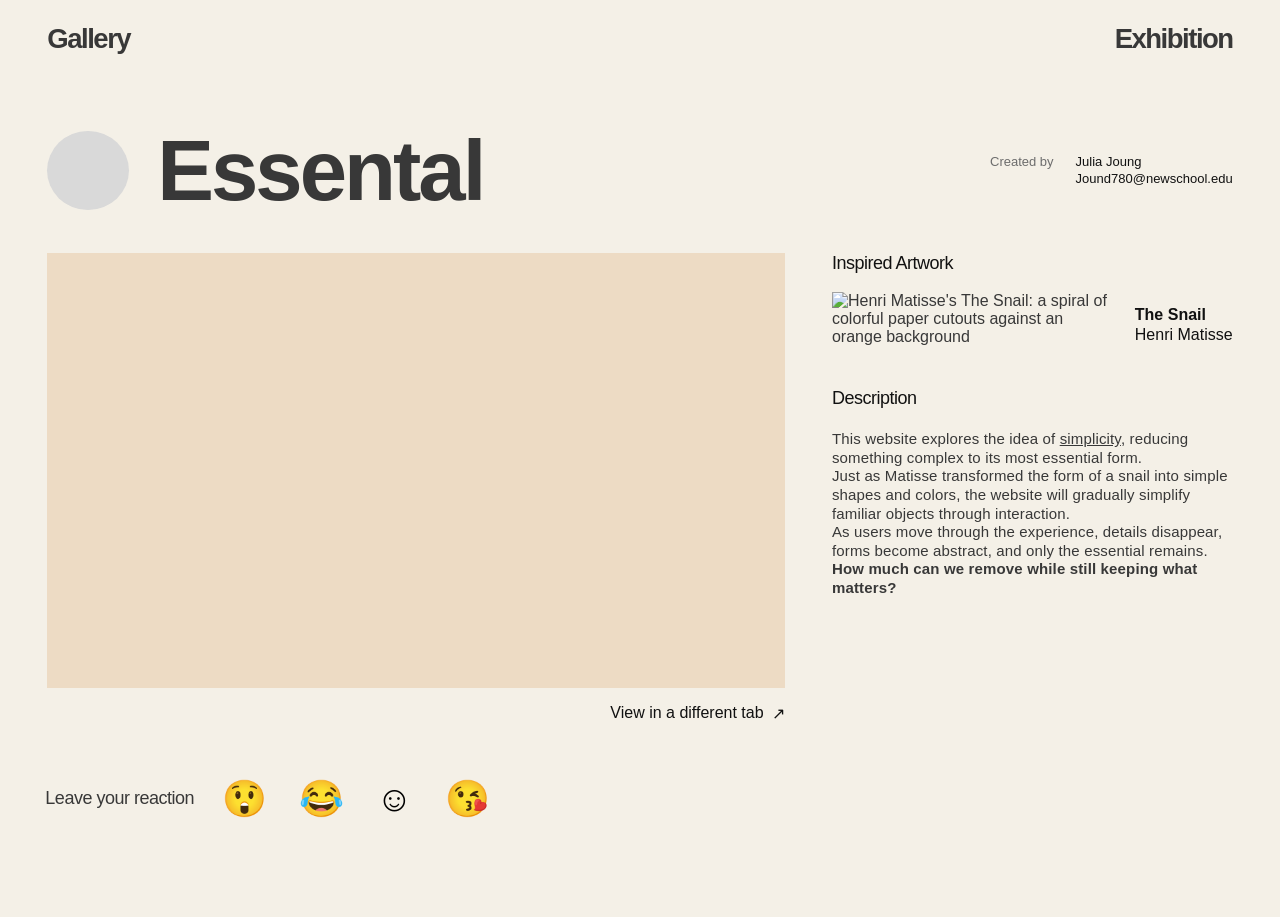
==== index.html @ a3cb95d9 "Add individual artwork exhibition page" ====
<!doctype html>
<html lang="en">
<head>
  <meta charset="UTF-8">
  <meta name="viewport" content="width=device-width, initial-scale=1">
  <meta name="description" content="Essental, an interactive artwork by Julia Joung inspired by Henri Matisse's The Snail.">
  <title>Essental — Julia Joung</title>
  <link rel="stylesheet" href="style.css">
</head>
<body>
  <header class="site-header"><span>Gallery</span><span>Exhibition</span></header>
  <main>
    <section class="heading" aria-labelledby="artwork-title">
      <div class="title"><span class="circle" aria-hidden="true"></span><h1 id="artwork-title">Essental</h1></div>
      <div class="artist"><span>Created by</span><div>Julia Joung<br><a href="mailto:Jound780@newschool.edu">Jound780@newschool.edu</a></div></div>
    </section>
    <div class="artwork-layout">
      <section class="experience" aria-label="Interactive artwork">
        <div class="preview"><iframe src="https://0505dej.github.io/snail/" title="Essental — interactive artwork website by Julia Joung" allow="autoplay; fullscreen" allowfullscreen loading="eager"></iframe></div>
        <a class="external-link" href="https://0505dej.github.io/snail/" target="_blank" rel="noopener noreferrer">View in a different tab <span aria-hidden="true">↗</span></a>
        <div class="reactions" role="group" aria-label="Leave your reaction"><h2>Leave your reaction</h2><button aria-label="Amazed" aria-pressed="false" data-reaction="amazed">😲</button><button aria-label="Joyful" aria-pressed="false" data-reaction="joyful">😂</button><button aria-label="Peaceful" aria-pressed="false" data-reaction="peaceful">☺️</button><button aria-label="Love it" aria-pressed="false" data-reaction="love">😘</button></div>
        <p class="reaction-status" role="status" aria-live="polite"></p>
      </section>
      <aside>
        <section class="inspiration"><h2>Inspired Artwork</h2><figure><img src="assets/the-snail-reference.jpg" alt="Henri Matisse's The Snail: a spiral of colorful paper cutouts against an orange background"><figcaption><strong>The Snail</strong><br>Henri Matisse</figcaption></figure></section>
        <section class="description"><h2>Description</h2><p>This website explores the idea of <u>simplicity</u>, reducing something complex to its most essential form.<br>Just as Matisse transformed the form of a snail into simple shapes and colors, the website will gradually simplify familiar objects through interaction.<br>As users move through the experience, details disappear, forms become abstract, and only the essential remains.<br><strong>How much can we remove while still keeping what matters?</strong></p></section>
      </aside>
    </div>
  </main>
  <script src="script.js"></script>
</body>
</html>
---- style.css ----
:root{color-scheme:light;--paper:#f4f0e7;--ink:#383838}*{box-sizing:border-box}body{margin:0;background:var(--paper);color:var(--ink);font-family:Arial,Helvetica,sans-serif;-webkit-font-smoothing:antialiased}a{color:inherit;text-decoration:none}a:hover{text-decoration:underline}a:focus-visible,button:focus-visible{outline:2px solid #36594e;outline-offset:6px}.site-header{display:flex;justify-content:space-between;padding:23px 3.7vw 0;font-size:clamp(24px,2.15vw,38px);font-weight:600;letter-spacing:-1.5px}main{padding:0 3.7vw 48px}.heading{display:flex;justify-content:space-between;align-items:center;margin:73px 0 40px;gap:30px}.title{display:flex;align-items:center;gap:28px}.circle{width:6.4vw;height:6.2vw;background:#d9d9d9;border-radius:50%;flex-shrink:0}h1{font-size:clamp(64px,6.65vw,120px);line-height:1;margin:0;font-weight:700;letter-spacing:-3px}.artist{display:flex;gap:22px;align-items:flex-start;font-size:clamp(13px,1vw,18px);line-height:1.3;color:#111}.artist>span{color:#6d6d6d;white-space:nowrap}.artwork-layout{display:grid;grid-template-columns:minmax(0,1.84fr) minmax(0,1fr);gap:3.7vw}.preview{background:#eddbc4;aspect-ratio:1036/611;width:100%;overflow:hidden}iframe{display:block;border:0;width:100%;height:100%}.external-link{display:flex;justify-content:flex-end;gap:8px;margin-top:16px;font-size:16px;color:#111}.reactions{display:flex;align-items:center;gap:24px;margin-top:51px;flex-wrap:wrap}h2{font-size:clamp(18px,1.35vw,24px);font-weight:500;letter-spacing:-.5px;margin:0 0 18px;color:#111}.reactions h2{margin:0 0 0 -2px;color:var(--ink)}button{border:0;background:transparent;font:inherit;font-size:36px;cursor:pointer;padding:4px;border-radius:50%;transition:transform .15s,background .15s}button:hover{transform:translateY(-4px)}button[aria-pressed=true]{background:#e6ddcc;box-shadow:0 0 0 2px #566c5c}figure{display:flex;align-items:flex-end;gap:18px;margin:0}figure img{width:74%;height:auto;display:block}figcaption{font-size:16px;line-height:1.3;color:#111;white-space:nowrap}.description{margin-top:42px}.description h2{margin-bottom:21px}.description p{font-size:clamp(15px,1.12vw,20px);line-height:1.24;letter-spacing:.15px;margin:0}.reaction-status{min-height:20px;font-size:13px;margin-top:12px;color:#526451}@media(min-width:1600px){.heading{margin-top:78px;margin-bottom:40px}.reactions{margin-top:52px}}@media(max-width:1000px){.heading{margin-top:55px;align-items:flex-start}.artist{flex-direction:column;gap:6px}.artwork-layout{grid-template-columns:minmax(0,1.55fr) minmax(0,1fr)}figure{display:block}figure img{width:100%}figcaption{margin-top:10px}.reactions{gap:12px;margin-top:32px}.reactions h2{flex-basis:100%}.description{margin-top:28px}}@media(max-width:680px){.site-header{padding:20px 6vw 0;font-size:25px}main{padding:0 6vw 32px}.heading{margin:45px 0 28px;display:block}.title{gap:16px}.circle{width:49px;height:49px}h1{font-size:64px}.artist{margin:25px 0 0 65px;font-size:14px;flex-direction:row;gap:16px}.artwork-layout{display:block}.preview{aspect-ratio:4/3}.external-link{font-size:14px}.reactions{margin-top:28px;gap:18px}.reactions h2{flex-basis:auto;font-size:18px}button{font-size:29px}aside{margin-top:28px}figure{display:flex;align-items:flex-end}figure img{width:70%}figcaption{font-size:14px;white-space:normal}.description p{font-size:17px;line-height:1.4}.description h2,.inspiration h2{font-size:21px}}
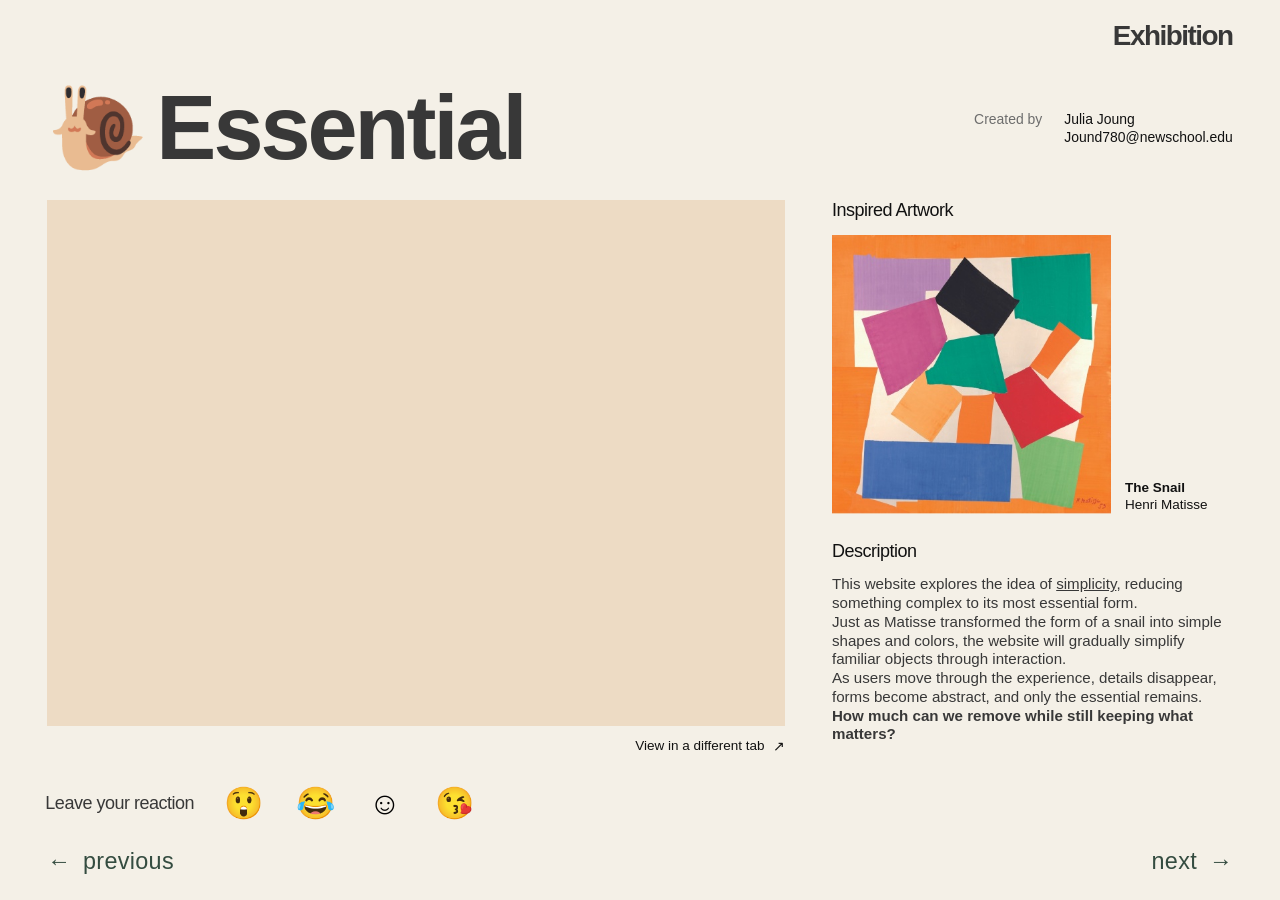
==== commit 4c2a2d1c: "Julia_Final_Artwork_Page" ====
--- a/index.html
+++ b/index.html
@@ -3,23 +3,22 @@
 <head>
   <meta charset="UTF-8">
   <meta name="viewport" content="width=device-width, initial-scale=1">
-  <meta name="description" content="Essental, an interactive artwork by Julia Joung inspired by Henri Matisse's The Snail.">
-  <title>Essental — Julia Joung</title>
+  <meta name="description" content="Essential, an interactive artwork by Julia Joung inspired by Henri Matisse's The Snail.">
+  <title>Essential — Julia Joung</title>
   <link rel="stylesheet" href="style.css">
 </head>
 <body>
-  <header class="site-header"><span>Gallery</span><span>Exhibition</span></header>
+  <header class="site-header"><span>Exhibition</span></header>
   <main>
     <section class="heading" aria-labelledby="artwork-title">
-      <div class="title"><span class="circle" aria-hidden="true"></span><h1 id="artwork-title">Essental</h1></div>
+      <div class="title"><span class="snail" aria-hidden="true">🐌</span><h1 id="artwork-title">Essential</h1></div>
       <div class="artist"><span>Created by</span><div>Julia Joung<br><a href="mailto:Jound780@newschool.edu">Jound780@newschool.edu</a></div></div>
     </section>
     <div class="artwork-layout">
       <section class="experience" aria-label="Interactive artwork">
-        <div class="preview"><iframe src="https://0505dej.github.io/snail/" title="Essental — interactive artwork website by Julia Joung" allow="autoplay; fullscreen" allowfullscreen loading="eager"></iframe></div>
+        <div class="preview"><iframe src="https://0505dej.github.io/snail/" title="Essential — interactive artwork website by Julia Joung" allow="autoplay; fullscreen" allowfullscreen loading="eager"></iframe></div>
         <a class="external-link" href="https://0505dej.github.io/snail/" target="_blank" rel="noopener noreferrer">View in a different tab <span aria-hidden="true">↗</span></a>
-        <div class="reactions" role="group" aria-label="Leave your reaction"><h2>Leave your reaction</h2><button aria-label="Amazed" aria-pressed="false" data-reaction="amazed">😲</button><button aria-label="Joyful" aria-pressed="false" data-reaction="joyful">😂</button><button aria-label="Peaceful" aria-pressed="false" data-reaction="peaceful">☺️</button><button aria-label="Love it" aria-pressed="false" data-reaction="love">😘</button></div>
-        <p class="reaction-status" role="status" aria-live="polite"></p>
+        <div class="reactions" role="group" aria-label="Leave your reaction"><h2>Leave your reaction</h2><button aria-label="Amazed" data-reaction="amazed">😲</button><button aria-label="Joyful" data-reaction="joyful">😂</button><button aria-label="Peaceful" data-reaction="peaceful">☺️</button><button aria-label="Love it" data-reaction="love">😘</button></div>
       </section>
       <aside>
         <section class="inspiration"><h2>Inspired Artwork</h2><figure><img src="assets/the-snail-reference.jpg" alt="Henri Matisse's The Snail: a spiral of colorful paper cutouts against an orange background"><figcaption><strong>The Snail</strong><br>Henri Matisse</figcaption></figure></section>
@@ -27,6 +26,10 @@
       </aside>
     </div>
   </main>
+  <nav class="artwork-navigation" aria-label="Artwork navigation">
+    <button type="button" class="page-navigation" disabled title="Previous artwork will be connected soon"><span aria-hidden="true">←</span> previous</button>
+    <button type="button" class="page-navigation" disabled title="Next artwork will be connected soon">next <span aria-hidden="true">→</span></button>
+  </nav>
   <script src="script.js"></script>
 </body>
 </html>
--- a/style.css
+++ b/style.css
@@ -1 +1,42 @@
 :root{color-scheme:light;--paper:#f4f0e7;--ink:#383838}*{box-sizing:border-box}body{margin:0;background:var(--paper);color:var(--ink);font-family:Arial,Helvetica,sans-serif;-webkit-font-smoothing:antialiased}a{color:inherit;text-decoration:none}a:hover{text-decoration:underline}a:focus-visible,button:focus-visible{outline:2px solid #36594e;outline-offset:6px}.site-header{display:flex;justify-content:space-between;padding:23px 3.7vw 0;font-size:clamp(24px,2.15vw,38px);font-weight:600;letter-spacing:-1.5px}main{padding:0 3.7vw 48px}.heading{display:flex;justify-content:space-between;align-items:center;margin:73px 0 40px;gap:30px}.title{display:flex;align-items:center;gap:28px}.circle{width:6.4vw;height:6.2vw;background:#d9d9d9;border-radius:50%;flex-shrink:0}h1{font-size:clamp(64px,6.65vw,120px);line-height:1;margin:0;font-weight:700;letter-spacing:-3px}.artist{display:flex;gap:22px;align-items:flex-start;font-size:clamp(13px,1vw,18px);line-height:1.3;color:#111}.artist>span{color:#6d6d6d;white-space:nowrap}.artwork-layout{display:grid;grid-template-columns:minmax(0,1.84fr) minmax(0,1fr);gap:3.7vw}.preview{background:#eddbc4;aspect-ratio:1036/611;width:100%;overflow:hidden}iframe{display:block;border:0;width:100%;height:100%}.external-link{display:flex;justify-content:flex-end;gap:8px;margin-top:16px;font-size:16px;color:#111}.reactions{display:flex;align-items:center;gap:24px;margin-top:51px;flex-wrap:wrap}h2{font-size:clamp(18px,1.35vw,24px);font-weight:500;letter-spacing:-.5px;margin:0 0 18px;color:#111}.reactions h2{margin:0 0 0 -2px;color:var(--ink)}button{border:0;background:transparent;font:inherit;font-size:36px;cursor:pointer;padding:4px;border-radius:50%;transition:transform .15s,background .15s}button:hover{transform:translateY(-4px)}button[aria-pressed=true]{background:#e6ddcc;box-shadow:0 0 0 2px #566c5c}figure{display:flex;align-items:flex-end;gap:18px;margin:0}figure img{width:74%;height:auto;display:block}figcaption{font-size:16px;line-height:1.3;color:#111;white-space:nowrap}.description{margin-top:42px}.description h2{margin-bottom:21px}.description p{font-size:clamp(15px,1.12vw,20px);line-height:1.24;letter-spacing:.15px;margin:0}.reaction-status{min-height:20px;font-size:13px;margin-top:12px;color:#526451}@media(min-width:1600px){.heading{margin-top:78px;margin-bottom:40px}.reactions{margin-top:52px}}@media(max-width:1000px){.heading{margin-top:55px;align-items:flex-start}.artist{flex-direction:column;gap:6px}.artwork-layout{grid-template-columns:minmax(0,1.55fr) minmax(0,1fr)}figure{display:block}figure img{width:100%}figcaption{margin-top:10px}.reactions{gap:12px;margin-top:32px}.reactions h2{flex-basis:100%}.description{margin-top:28px}}@media(max-width:680px){.site-header{padding:20px 6vw 0;font-size:25px}main{padding:0 6vw 32px}.heading{margin:45px 0 28px;display:block}.title{gap:16px}.circle{width:49px;height:49px}h1{font-size:64px}.artist{margin:25px 0 0 65px;font-size:14px;flex-direction:row;gap:16px}.artwork-layout{display:block}.preview{aspect-ratio:4/3}.external-link{font-size:14px}.reactions{margin-top:28px;gap:18px}.reactions h2{flex-basis:auto;font-size:18px}button{font-size:29px}aside{margin-top:28px}figure{display:flex;align-items:flex-end}figure img{width:70%}figcaption{font-size:14px;white-space:normal}.description p{font-size:17px;line-height:1.4}.description h2,.inspiration h2{font-size:21px}}
+
+.artwork-navigation{display:flex;justify-content:space-between;align-items:center;padding:12px 3.7vw 22px;gap:24px}
+.page-navigation{font-size:clamp(22px,1.7vw,30px);font-weight:400;letter-spacing:.3px;color:#344c40;border-radius:0;padding:4px 0;display:flex;align-items:center;gap:12px}
+.page-navigation:disabled{opacity:1;cursor:default}
+.page-navigation:hover{transform:none}
+/* Share the desktop viewport between artwork, description, and navigation. */
+@media(min-width:800px) and (min-height:700px){
+ body{height:100dvh;display:grid;grid-template-rows:auto minmax(0,1fr) auto}
+ .site-header{padding-top:clamp(16px,2.2vh,26px);font-size:clamp(25px,3.1vh,38px)}
+ main{min-height:0;padding-bottom:0;display:grid;grid-template-rows:auto minmax(0,1fr)}
+ .heading{margin:clamp(20px,3.5vh,42px) 0 clamp(20px,3vh,36px);gap:24px}
+ h1{font-size:clamp(64px,10vh,116px)}
+ .circle{width:clamp(56px,9vh,108px);height:clamp(56px,9vh,108px)}
+ .artist{font-size:clamp(13px,1.55vh,18px)}
+ .artwork-layout{min-height:0;grid-template-columns:minmax(0,1.84fr) minmax(0,1fr)}
+ .experience{min-height:0;display:flex;flex-direction:column;position:relative;padding-bottom:20px}
+ .preview{aspect-ratio:auto;flex:1;min-height:0}
+ .external-link{font-size:clamp(13px,1.5vh,17px);margin-top:12px}
+ .reactions{margin-top:clamp(16px,3vh,36px);gap:clamp(16px,2vw,28px);flex-wrap:nowrap}
+ .reactions h2{font-size:clamp(17px,2vh,24px)}
+ .reactions button{font-size:clamp(28px,3.5vh,40px)}
+ .reaction-status{position:absolute;bottom:0;margin:0;font-size:12px;min-height:16px}
+ aside{min-height:0;display:flex;flex-direction:column;gap:clamp(18px,3vh,36px)}
+ h2{font-size:clamp(18px,2vh,24px);margin-bottom:clamp(12px,1.5vh,18px)}
+ figure{display:flex;align-items:flex-end;gap:14px}
+ figure img{width:min(74%,31vh);max-height:31vh;object-fit:contain}
+ figcaption{font-size:clamp(13px,1.5vh,17px);white-space:normal}
+ .description{margin-top:0}
+ .description h2{margin-bottom:clamp(12px,1.5vh,18px)}
+ .description p{font-size:clamp(14px,1.68vh,20px);line-height:1.24;letter-spacing:0}
+ .artwork-navigation{padding-top:clamp(14px,2vh,24px);padding-bottom:clamp(16px,2.3vh,28px)}
+ .page-navigation{font-size:clamp(22px,2.6vh,30px)}
+}
+@media(max-width:680px){.artwork-navigation{padding-right:6vw;padding-left:6vw}}
+
+/* Reactions float over the page without changing its layout. */
+.site-header{justify-content:flex-end}
+.snail{display:grid;place-items:center;font-size:clamp(48px,6vw,100px);line-height:1;width:6.4vw;flex-shrink:0}
+.reaction-particle{position:fixed;z-index:100;pointer-events:none;user-select:none;font-size:32px;line-height:1;opacity:0}
+@media(min-width:800px) and (min-height:700px){.snail{width:clamp(56px,9vh,108px);font-size:clamp(56px,9vh,108px)}.experience{padding-bottom:0}}
+@media(max-width:680px){.snail{width:49px;font-size:49px}}
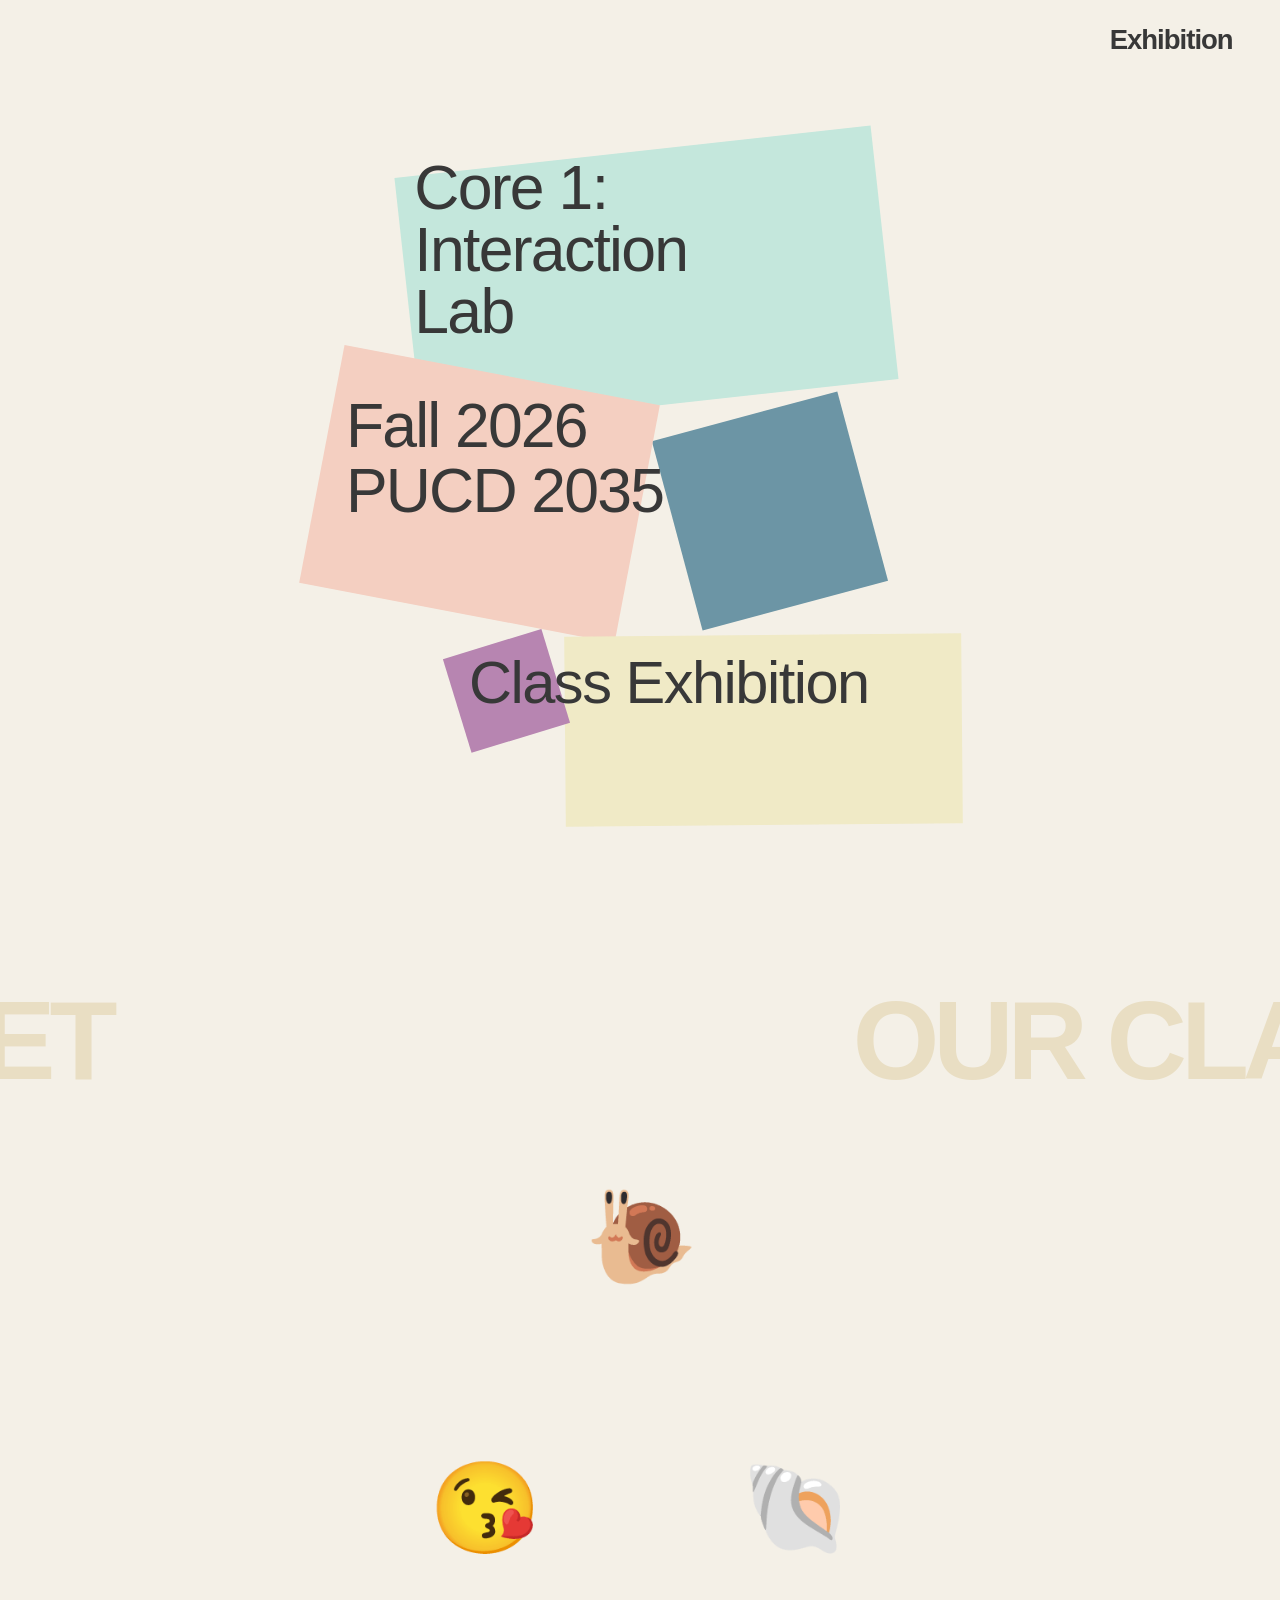
==== commit dd0c6632: "Add Home page and link Julia artwork" ====
--- a/index.html
+++ b/index.html
@@ -3,33 +3,38 @@
 <head>
   <meta charset="UTF-8">
   <meta name="viewport" content="width=device-width, initial-scale=1">
-  <meta name="description" content="Essential, an interactive artwork by Julia Joung inspired by Henri Matisse's The Snail.">
-  <title>Essential — Julia Joung</title>
-  <link rel="stylesheet" href="style.css">
+  <title>Class Exhibition — Core 1: Interaction Lab</title>
+  <meta name="description" content="Fall 2026 class exhibition, Core 1: Interaction Lab, PUCD 2035.">
+  <link rel="stylesheet" href="home.css">
 </head>
 <body>
-  <header class="site-header"><span>Exhibition</span></header>
+  <header><a href="#class">Exhibition</a></header>
   <main>
-    <section class="heading" aria-labelledby="artwork-title">
-      <div class="title"><span class="snail" aria-hidden="true">🐌</span><h1 id="artwork-title">Essential</h1></div>
-      <div class="artist"><span>Created by</span><div>Julia Joung<br><a href="mailto:Jound780@newschool.edu">Jound780@newschool.edu</a></div></div>
+    <section class="hero" aria-labelledby="course-title">
+      <div class="collage">
+        <div class="paper mint" aria-hidden="true"></div>
+        <div class="paper blue" aria-hidden="true"></div>
+        <div class="paper peach" aria-hidden="true"></div>
+        <div class="paper yellow" aria-hidden="true"></div>
+        <div class="paper purple" aria-hidden="true"></div>
+        <h1 id="course-title">Core 1:<br>Interaction<br>Lab</h1>
+        <p class="term">Fall 2026<br>PUCD 2035</p>
+        <p class="exhibition-title">Class Exhibition</p>
+      </div>
     </section>
-    <div class="artwork-layout">
-      <section class="experience" aria-label="Interactive artwork">
-        <div class="preview"><iframe src="https://0505dej.github.io/snail/" title="Essential — interactive artwork website by Julia Joung" allow="autoplay; fullscreen" allowfullscreen loading="eager"></iframe></div>
-        <a class="external-link" href="https://0505dej.github.io/snail/" target="_blank" rel="noopener noreferrer">View in a different tab <span aria-hidden="true">↗</span></a>
-        <div class="reactions" role="group" aria-label="Leave your reaction"><h2>Leave your reaction</h2><button aria-label="Amazed" data-reaction="amazed">😲</button><button aria-label="Joyful" data-reaction="joyful">😂</button><button aria-label="Peaceful" data-reaction="peaceful">☺️</button><button aria-label="Love it" data-reaction="love">😘</button></div>
-      </section>
-      <aside>
-        <section class="inspiration"><h2>Inspired Artwork</h2><figure><img src="assets/the-snail-reference.jpg" alt="Henri Matisse's The Snail: a spiral of colorful paper cutouts against an orange background"><figcaption><strong>The Snail</strong><br>Henri Matisse</figcaption></figure></section>
-        <section class="description"><h2>Description</h2><p>This website explores the idea of <u>simplicity</u>, reducing something complex to its most essential form.<br>Just as Matisse transformed the form of a snail into simple shapes and colors, the website will gradually simplify familiar objects through interaction.<br>As users move through the experience, details disappear, forms become abstract, and only the essential remains.<br><strong>How much can we remove while still keeping what matters?</strong></p></section>
-      </aside>
-    </div>
+    <section class="class-gallery" id="class" aria-labelledby="class-title">
+      <h2 id="class-title" class="class-heading"><span class="meet">MEET</span><span class="our-class">OUR CLASS</span></h2>
+      <div class="gallery-stage">
+        <p class="hover-title" aria-hidden="true"></p>
+        <div class="artwork-orbit"><div class="orbit-ring">
+          <a class="artwork snail-artwork" href="julia.html" data-title="Essential" data-artist="Julia" aria-label="Explore Essential by Julia"><span class="artwork-icon" aria-hidden="true">🐌</span></a>
+          <button class="artwork kiss-artwork" type="button" data-title="Sticker Study" data-artist="Cindy" aria-label="Sticker Study by Cindy"><span class="artwork-icon" aria-hidden="true">😘</span></button>
+          <button class="artwork shell-artwork" type="button" data-title="Ocean Park No.30" data-artist="Amber" aria-label="Ocean Park No.30 by Amber"><span class="artwork-icon" aria-hidden="true">🐚</span></button>
+        </div></div>
+        <p class="hover-artist" aria-hidden="true"></p>
+      </div>
+    </section>
   </main>
-  <nav class="artwork-navigation" aria-label="Artwork navigation">
-    <button type="button" class="page-navigation" disabled title="Previous artwork will be connected soon"><span aria-hidden="true">←</span> previous</button>
-    <button type="button" class="page-navigation" disabled title="Next artwork will be connected soon">next <span aria-hidden="true">→</span></button>
-  </nav>
-  <script src="script.js"></script>
+  <script src="home.js"></script>
 </body>
 </html>
--- a/home.css
+++ b/home.css
@@ -0,0 +1,29 @@
+:root{--paper:#f4f0e7;--ink:#383838}*{box-sizing:border-box}html{scroll-behavior:smooth}body{margin:0;background:var(--paper);color:var(--ink);font-family:Arial,Helvetica,sans-serif;-webkit-font-smoothing:antialiased}a{color:inherit;text-decoration:none}a:focus-visible{outline:2px solid #476a61;outline-offset:8px}header{position:absolute;top:0;left:0;width:100%;z-index:10;padding:24px 3.7vw;display:flex;justify-content:flex-end;font-size:clamp(23px,2.15vw,36px);font-weight:600;letter-spacing:-1px}header a:hover{opacity:.65}.hero{min-height:780px;height:100svh;position:relative;display:flex;align-items:center;justify-content:center;padding:76px 20px 60px}.collage{position:relative;width:700px;height:670px;max-width:100%;isolation:isolate;--move-x:0px;--move-y:0px}.paper{position:absolute;transition:transform .5s cubic-bezier(.2,.8,.2,1);transform:translate(var(--move-x),var(--move-y)) rotate(var(--angle));z-index:-1}.mint{background:#c4e7dc;left:16%;top:3%;width:70%;height:39%;--angle:-6.3deg}.blue{background:#6c95a5;left:55%;top:43%;width:28%;height:30%;--angle:-15deg}.peach{background:#f4cfc1;left:3%;top:37%;width:47%;height:37%;--angle:10.8deg}.yellow{background:#f0eac6;left:39%;top:77%;width:58%;height:29%;--angle:-.5deg}.purple{background:#b785b1;left:23%;top:78%;width:15%;height:15%;--angle:-17deg}h1{position:absolute;left:17%;top:4%;margin:0;font-size:64px;font-weight:400;line-height:.99;letter-spacing:-1.7px}.term{position:absolute;left:7%;top:40%;margin:0;font-size:64px;line-height:1.04;letter-spacing:-1.8px}.exhibition-title{position:absolute;left:25%;top:79%;margin:0;font-size:61px;white-space:nowrap;letter-spacing:-1.5px}.explore{position:absolute;bottom:20px;font-size:13px;display:flex;align-items:center;gap:12px;color:#686b60}.explore span{font-size:23px}
+.class-gallery{min-height:100svh;padding:80px 3.7vw 100px;overflow:hidden;scroll-margin-top:0;--heading-shift:28vw}
+.class-heading{display:flex;justify-content:center;gap:.22em;white-space:nowrap;margin:0;font-size:clamp(42px,8.7vw,140px);font-weight:700;letter-spacing:-.055em;color:#e9dec3;line-height:1.1}
+.meet{transform:translateX(calc(-1 * var(--heading-shift)))}
+.our-class{transform:translateX(var(--heading-shift))}
+.gallery-stage{position:relative;display:grid;place-items:center;min-height:560px;margin-top:35px}
+.artwork-orbit{position:relative;width:min(40vw,440px);height:min(40vw,440px)}
+.orbit-ring{position:absolute;inset:0;animation:orbit-clockwise 120s linear infinite}
+.artwork{position:absolute;display:grid;place-items:center;width:110px;height:110px;border:0;padding:0;background:none;font:inherit;color:inherit;text-align:center;animation:stay-upright 120s linear infinite;transform:translate(-50%,-50%);border-radius:50%;-webkit-tap-highlight-color:transparent}
+.artwork-icon{display:block;font-size:90px;line-height:1.2;pointer-events:none}
+.snail-artwork{left:50%;top:9%;cursor:pointer}
+.kiss-artwork{left:14.5%;top:70.5%;cursor:default}
+.shell-artwork{left:85.5%;top:70.5%;cursor:default}
+.artwork:focus-visible{outline:2px solid #476a61;outline-offset:8px}
+.hover-title,.hover-artist{position:absolute;top:50%;width:24%;margin:0;opacity:0;transition:opacity .3s ease;font-size:clamp(20px,2.8vw,44px);letter-spacing:-.04em;line-height:1.15;pointer-events:none}
+.hover-title{left:0;text-align:left}.hover-artist{right:0;text-align:right}
+.gallery-stage.has-hover .hover-title,.gallery-stage.has-hover .hover-artist{opacity:1}
+@keyframes orbit-clockwise{to{transform:rotate(360deg)}}
+@keyframes stay-upright{from{transform:translate(-50%,-50%) rotate(0deg)}to{transform:translate(-50%,-50%) rotate(-360deg)}}
+@media(min-width:751px){.collage{container-type:inline-size;width:min(700px,76svh);height:auto;aspect-ratio:700/670}h1,.term{font-size:9.14cqw}.exhibition-title{font-size:8.71cqw}}
+@media(max-width:750px){.hero{min-height:680px;height:90svh}.collage{width:540px;height:515px}h1,.term{font-size:clamp(35px,7.8vw,51px)}.exhibition-title{font-size:clamp(30px,7.3vw,47px)}.class-gallery{padding-top:60px}.gallery-stage{min-height:480px}.artwork-orbit{width:46vw;height:46vw}.artwork{width:82px;height:82px}.artwork-icon{font-size:72px}.hover-title,.hover-artist{width:23%;font-size:clamp(16px,3.2vw,24px)}}
+@media(max-width:500px){header{padding:20px 6vw}.hero{padding:60px 18px 70px;min-height:610px;height:85svh}.collage{height:420px}h1{top:5%}.mint{height:36%;top:4%}.peach{top:36%;height:35%;width:51%;left:1%}.term{top:39%;left:5%}.yellow{top:73%;height:25%;left:35%;width:62%}.purple{top:74%}.exhibition-title{top:76%;left:18%}.blue{top:39%;height:31%;left:56%}.class-heading{font-size:9vw}.class-gallery{padding-inline:5vw}.artwork-orbit{width:48vw;height:48vw}.artwork{width:64px;height:64px}.artwork-icon{font-size:57px}.gallery-stage{min-height:400px}.hover-title,.hover-artist{font-size:16px}}
+@media(prefers-reduced-motion:reduce){html{scroll-behavior:auto}.paper{transition:none}.orbit-ring,.artwork{animation:none}.artwork{transform:translate(-50%,-50%)}.meet,.our-class{transform:none}.hover-title,.hover-artist{transition:none}}
+/* Keep artwork details close to the orbit, with a quieter type size. */
+.hover-title,.hover-artist{width:23%;font-size:clamp(16px,2vw,29px);z-index:2}
+.hover-title{left:7%;text-align:right}.hover-artist{right:7%;text-align:left}
+.text-fragment{position:fixed;z-index:20;pointer-events:none;white-space:pre;line-height:1.15;transform-origin:center}
+@media(max-width:750px){.hover-title,.hover-artist{font-size:clamp(14px,2.4vw,18px);width:23%}.hover-title{left:4%}.hover-artist{right:4%}}
+.hover-title,.hover-artist{top:35%}
